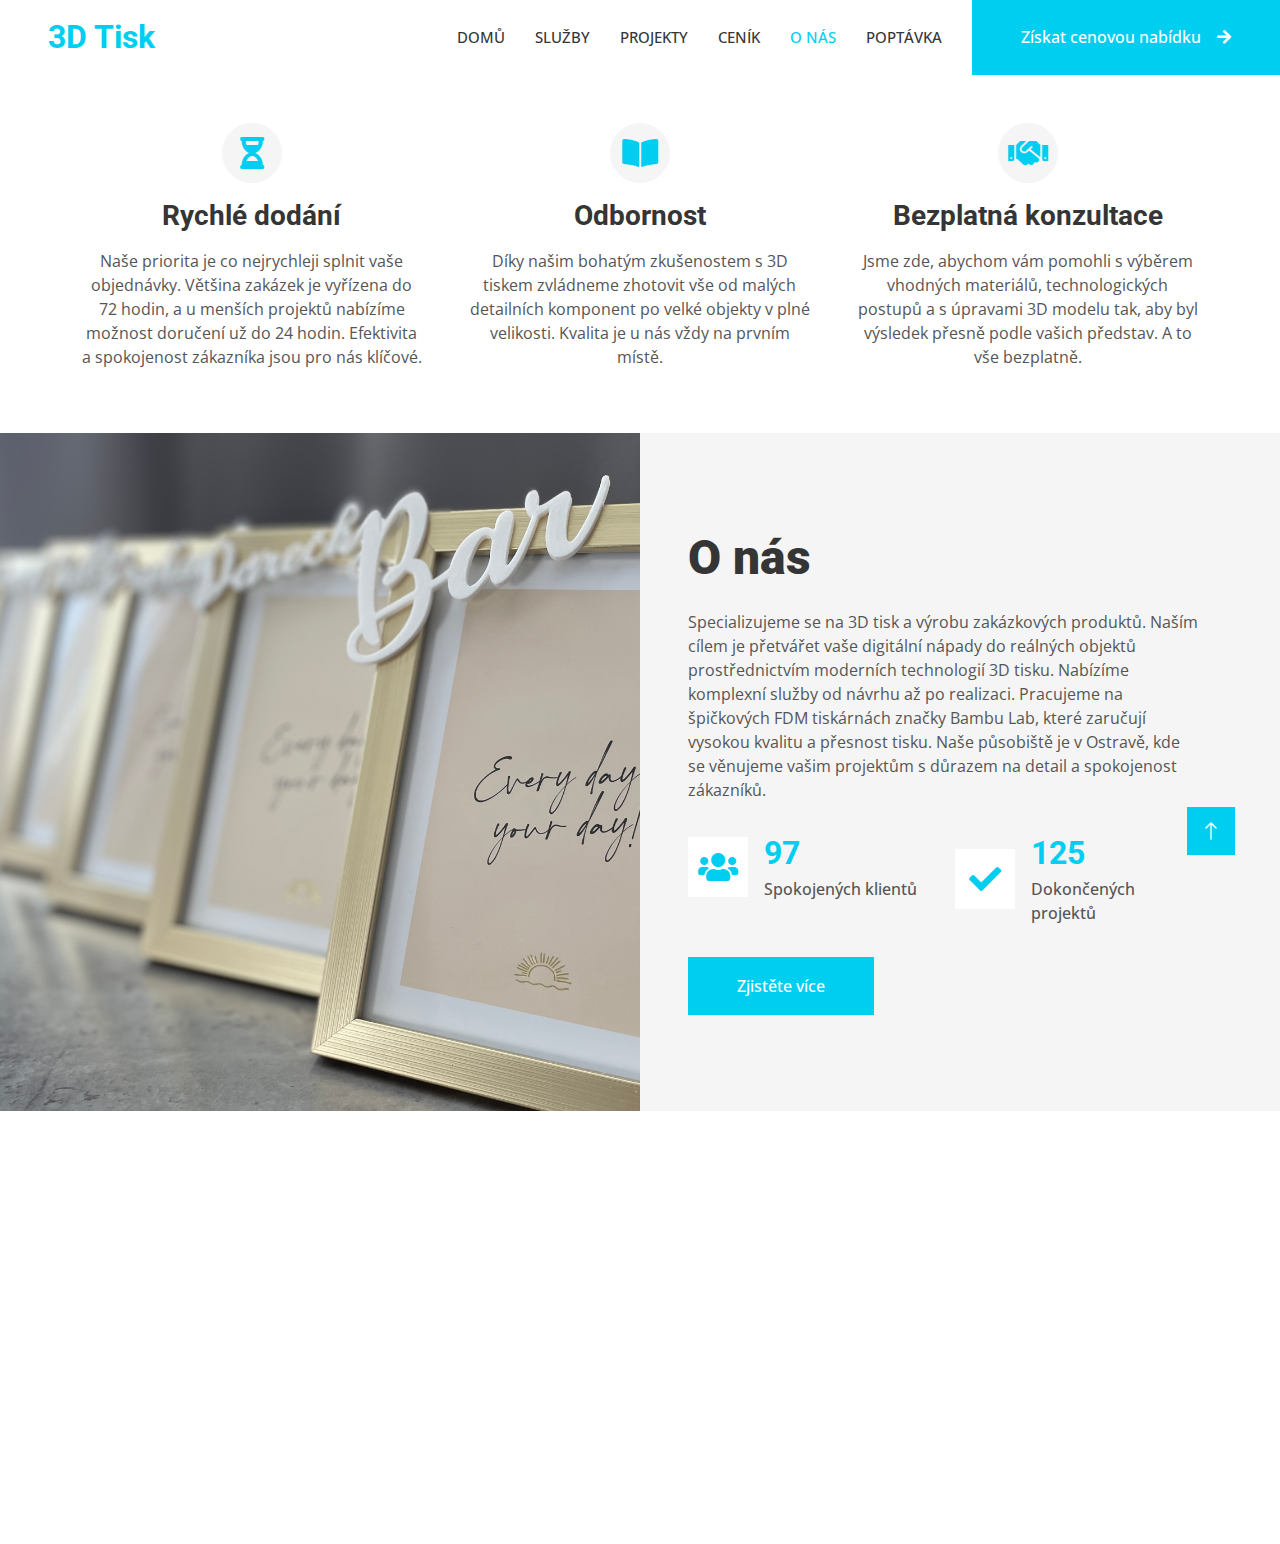
==== about.html @ 8d5f886a "zmena na poptávka" ====
<!DOCTYPE html>
<html lang="en">

<head>
    <meta charset="utf-8">
    <title>Woody - Carpenter Website Template</title>
    <meta content="width=device-width, initial-scale=1.0" name="viewport">
    <meta content="" name="keywords">
    <meta content="" name="description">

    <!-- Favicon -->
    <link href="img/favicon.ico" rel="icon">

    <!-- Google Web Fonts -->
    <link rel="preconnect" href="https://fonts.googleapis.com">
    <link rel="preconnect" href="https://fonts.gstatic.com" crossorigin>
    <link href="https://fonts.googleapis.com/css2?family=Open+Sans:wght@400;500&family=Roboto:wght@500;700;900&display=swap" rel="stylesheet"> 

    <!-- Icon Font Stylesheet -->
    <link href="https://cdnjs.cloudflare.com/ajax/libs/font-awesome/5.10.0/css/all.min.css" rel="stylesheet">
    <link href="https://cdn.jsdelivr.net/npm/bootstrap-icons@1.4.1/font/bootstrap-icons.css" rel="stylesheet">

    <!-- Libraries Stylesheet -->
    <link href="lib/animate/animate.min.css" rel="stylesheet">
    <link href="lib/owlcarousel/assets/owl.carousel.min.css" rel="stylesheet">
    <link href="lib/lightbox/css/lightbox.min.css" rel="stylesheet">

    <!-- Customized Bootstrap Stylesheet -->
    <link href="css/bootstrap.min.css" rel="stylesheet">

    <!-- Template Stylesheet -->
    <link href="css/style.css" rel="stylesheet">
</head>

<body>
    <!-- Spinner Start -->
    <div id="spinner" class="show bg-white position-fixed translate-middle w-100 vh-100 top-50 start-50 d-flex align-items-center justify-content-center">
        <div class="spinner-grow text-primary" style="width: 3rem; height: 3rem;" role="status">
            <span class="sr-only">Loading...</span>
        </div>
    </div>
    <!-- Spinner End -->


    <!-- Topbar Start -->
    <!-- <div class="container-fluid bg-light p-0">
        <div class="row gx-0 d-none d-lg-flex">
            <div class="col-lg-7 px-5 text-start">
                <div class="h-100 d-inline-flex align-items-center py-3 me-4">
                    <small class="fa fa-map-marker-alt text-primary me-2"></small>
                    <small>123 Street, New York, USA</small>
                </div>
                <div class="h-100 d-inline-flex align-items-center py-3">
                    <small class="far fa-clock text-primary me-2"></small>
                    <small>Mon - Fri : 09.00 AM - 09.00 PM</small>
                </div>
            </div>
            <div class="col-lg-5 px-5 text-end">
                <div class="h-100 d-inline-flex align-items-center py-3 me-4">
                    <small class="fa fa-phone-alt text-primary me-2"></small>
                    <small>+012 345 6789</small>
                </div>
                <div class="h-100 d-inline-flex align-items-center">
                    <a class="btn btn-sm-square bg-white text-primary me-1" href=""><i class="fab fa-facebook-f"></i></a>
                    <a class="btn btn-sm-square bg-white text-primary me-1" href=""><i class="fab fa-twitter"></i></a>
                    <a class="btn btn-sm-square bg-white text-primary me-1" href=""><i class="fab fa-linkedin-in"></i></a>
                    <a class="btn btn-sm-square bg-white text-primary me-0" href=""><i class="fab fa-instagram"></i></a>
                </div>
            </div>
        </div>
    </div> -->
    <!-- Topbar End -->


    <!-- Navbar Start -->
    <nav class="navbar navbar-expand-lg bg-white navbar-light sticky-top p-0">
        <a href="index.html" class="navbar-brand d-flex align-items-center px-4 px-lg-5">
            <h2 class="m-0 text-primary">3D Tisk</h2>
        </a>
        <button type="button" class="navbar-toggler me-4" data-bs-toggle="collapse" data-bs-target="#navbarCollapse">
            <span class="navbar-toggler-icon"></span>
        </button>
        <div class="collapse navbar-collapse" id="navbarCollapse">
            <div class="navbar-nav ms-auto p-4 p-lg-0">
                <a href="index.html" class="nav-item nav-link">Domů</a>
                <a href="service.html" class="nav-item nav-link">Služby</a>
                <a href="project.html" class="nav-item nav-link">Projekty</a>
                <a href="cenik.html" class="nav-item nav-link">Ceník</a>
                <a href="about.html" class="nav-item nav-link active">O nás</a>
                <a href="quote.html" class="nav-item nav-link">Poptávka</a>
            </div>
            <a href="" class="btn btn-primary py-4 px-lg-5 d-none d-lg-block">Získat cenovou nabídku<i class="fa fa-arrow-right ms-3"></i></a>
        </div>
    </nav>
    <!-- Navbar End -->


    <!-- Page Header Start -->
    <!-- <div class="container-fluid page-header py-5 mb-5">
        <div class="container py-5">
            <h1 class="display-3 text-white mb-3 animated slideInDown">About Us</h1>
            <nav aria-label="breadcrumb animated slideInDown">
                <ol class="breadcrumb">
                    <li class="breadcrumb-item"><a class="text-white" href="#">Home</a></li>
                    <li class="breadcrumb-item"><a class="text-white" href="#">Pages</a></li>
                    <li class="breadcrumb-item text-white active" aria-current="page">About</li>
                </ol>
            </nav>
        </div>
    </div> -->
    <!-- Page Header End -->


    <!-- Feature Start -->
    <div class="container-xxl py-5">
        <div class="container">
            <div class="row g-5">
                <div class="col-md-6 col-lg-4 wow fadeIn" data-wow-delay="0.1s">
                    <div class="d-flex flex-column align-items-center text-center">
                        <div class="d-flex align-items-center justify-content-center bg-light rounded-circle" style="width: 60px; height: 60px;">
                            <i class="fa fa-hourglass-half fa-2x text-primary"></i>
                        </div>
                        <h3 class="my-3">Rychlé dodání</h3>
                        <p>Naše priorita je co nejrychleji splnit vaše objednávky. Většina zakázek je vyřízena do 72 hodin, a u menších projektů nabízíme možnost doručení už do 24 hodin. Efektivita a spokojenost zákazníka jsou pro nás klíčové.</p>
                    </div>
                </div>

                <div class="col-md-6 col-lg-4 wow fadeIn" data-wow-delay="0.3s">
                    <div class="d-flex flex-column align-items-center text-center">
                        <div class="d-flex align-items-center justify-content-center bg-light rounded-circle" style="width: 60px; height: 60px;">
                            <i class="fa fa-book-open fa-2x text-primary"></i>
                        </div>
                        <h3 class="my-3">Odbornost</h3>
                        <p>Díky našim bohatým zkušenostem s 3D tiskem zvládneme zhotovit vše od malých detailních komponent po velké objekty v plné velikosti. Kvalita je u nás vždy na prvním místě.</p>
                    </div>
                </div>

                <div class="col-md-6 col-lg-4 wow fadeIn" data-wow-delay="0.5s">
                    <div class="d-flex flex-column align-items-center text-center">
                        <div class="d-flex align-items-center justify-content-center bg-light rounded-circle" style="width: 60px; height: 60px;">
                            <i class="fa fa-handshake fa-2x text-primary"></i>
                        </div>
                        <h3 class="my-3">Bezplatná konzultace</h3>
                        <p>Jsme zde, abychom vám pomohli s výběrem vhodných materiálů, technologických postupů a s úpravami 3D modelu tak, aby byl výsledek přesně podle vašich představ. A to vše bezplatně.</p>
                    </div>
                </div>
            </div>
        </div>
    </div>
    <!-- Feature End -->



    <!-- O nás Start -->
    <div class="container-fluid bg-light overflow-hidden my-0 px-lg-0">
        <div class="container about px-lg-0">
            <div class="row g-0 mx-lg-0">
                <div class="col-lg-6 ps-lg-0" style="min-height: 400px;">
                    <div class="position-relative h-100">
                        <img class="position-absolute img-fluid w-100 h-100" src="img/about.jpg" style="object-fit: cover;" alt="">
                    </div>
                </div>
                <div class="col-lg-6 about-text py-5 wow fadeIn" data-wow-delay="0.5s">
                    <div class="p-lg-5 pe-lg-0">
                        <div class="section-title text-start">
                            <h1 class="display-5 mb-4">O nás</h1>
                        </div>
                        <p class="mb-4 pb-2">
                            Specializujeme se na 3D tisk a výrobu zakázkových produktů. Naším cílem je přetvářet vaše digitální nápady do reálných objektů prostřednictvím moderních technologií 3D tisku. Nabízíme komplexní služby od návrhu až po realizaci. 
                            Pracujeme na špičkových FDM tiskárnách značky Bambu Lab, které zaručují vysokou kvalitu a přesnost tisku. Naše působiště je v Ostravě, kde se věnujeme vašim projektům s důrazem na detail a spokojenost zákazníků.
                        </p>
                        <div class="row g-4 mb-4 pb-2">
                            <div class="col-sm-6 wow fadeIn" data-wow-delay="0.1s">
                                <div class="d-flex align-items-center">
                                    <div class="d-flex flex-shrink-0 align-items-center justify-content-center bg-white" style="width: 60px; height: 60px;">
                                        <i class="fa fa-users fa-2x text-primary"></i>
                                    </div>
                                    <div class="ms-3">
                                        <h2 class="text-primary mb-1" data-toggle="counter-up">286</h2>
                                        <p class="fw-medium mb-0">Spokojených klientů</p>
                                    </div>
                                </div>
                            </div>
                            <div class="col-sm-6 wow fadeIn" data-wow-delay="0.3s">
                                <div class="d-flex align-items-center">
                                    <div class="d-flex flex-shrink-0 align-items-center justify-content-center bg-white" style="width: 60px; height: 60px;">
                                        <i class="fa fa-check fa-2x text-primary"></i>
                                    </div>
                                    <div class="ms-3">
                                        <h2 class="text-primary mb-1" data-toggle="counter-up">367</h2>
                                        <p class="fw-medium mb-0">Dokončených projektů</p>
                                    </div>
                                </div>
                            </div>
                        </div>
                        <a href="" class="btn btn-primary py-3 px-5">Zjistěte více</a>
                    </div>
                </div>
            </div>
        </div>
    </div>
    <!-- O nás End -->



    <!-- Team Start -->
    <!-- <div class="container-xxl py-5">
        <div class="container">
            <div class="section-title text-center">
                <h1 class="display-5 mb-5">Team Members</h1>
            </div>
            <div class="row g-4">
                <div class="col-lg-3 col-md-6 wow fadeInUp" data-wow-delay="0.1s">
                    <div class="team-item">
                        <div class="overflow-hidden position-relative">
                            <img class="img-fluid" src="img/team-1.jpg" alt="">
                            <div class="team-social">
                                <a class="btn btn-square" href=""><i class="fab fa-facebook-f"></i></a>
                                <a class="btn btn-square" href=""><i class="fab fa-twitter"></i></a>
                                <a class="btn btn-square" href=""><i class="fab fa-instagram"></i></a>
                            </div>
                        </div>
                        <div class="text-center border border-5 border-light border-top-0 p-4">
                            <h5 class="mb-0">Full Name</h5>
                            <small>Designation</small>
                        </div>
                    </div>
                </div>
                <div class="col-lg-3 col-md-6 wow fadeInUp" data-wow-delay="0.3s">
                    <div class="team-item">
                        <div class="overflow-hidden position-relative">
                            <img class="img-fluid" src="img/team-2.jpg" alt="">
                            <div class="team-social">
                                <a class="btn btn-square" href=""><i class="fab fa-facebook-f"></i></a>
                                <a class="btn btn-square" href=""><i class="fab fa-twitter"></i></a>
                                <a class="btn btn-square" href=""><i class="fab fa-instagram"></i></a>
                            </div>
                        </div>
                        <div class="text-center border border-5 border-light border-top-0 p-4">
                            <h5 class="mb-0">Full Name</h5>
                            <small>Designation</small>
                        </div>
                    </div>
                </div>
                <div class="col-lg-3 col-md-6 wow fadeInUp" data-wow-delay="0.5s">
                    <div class="team-item">
                        <div class="overflow-hidden position-relative">
                            <img class="img-fluid" src="img/team-3.jpg" alt="">
                            <div class="team-social">
                                <a class="btn btn-square" href=""><i class="fab fa-facebook-f"></i></a>
                                <a class="btn btn-square" href=""><i class="fab fa-twitter"></i></a>
                                <a class="btn btn-square" href=""><i class="fab fa-instagram"></i></a>
                            </div>
                        </div>
                        <div class="text-center border border-5 border-light border-top-0 p-4">
                            <h5 class="mb-0">Full Name</h5>
                            <small>Designation</small>
                        </div>
                    </div>
                </div>
                <div class="col-lg-3 col-md-6 wow fadeInUp" data-wow-delay="0.7s">
                    <div class="team-item">
                        <div class="overflow-hidden position-relative">
                            <img class="img-fluid" src="img/team-4.jpg" alt="">
                            <div class="team-social">
                                <a class="btn btn-square" href=""><i class="fab fa-facebook-f"></i></a>
                                <a class="btn btn-square" href=""><i class="fab fa-twitter"></i></a>
                                <a class="btn btn-square" href=""><i class="fab fa-instagram"></i></a>
                            </div>
                        </div>
                        <div class="text-center border border-5 border-light border-top-0 p-4">
                            <h5 class="mb-0">Full Name</h5>
                            <small>Designation</small>
                        </div>
                    </div>
                </div>
            </div>
        </div>
    </div> -->
    <!-- Team End -->
        

    <!-- Footer Start -->
    <div class="container-fluid bg-dark text-light footer mt-0 pt-5 wow fadeIn" data-wow-delay="0.1s">
        <div class="container py-5">
            <div class="row g-5">
                <div class="col-lg-3 col-md-6">
                    <h4 class="text-light mb-4">Kontakt</h4>
                    <p class="mb-2"><i class="fa fa-map-marker-alt me-3"></i>Sídlo: Ostrava, Česká republika</p>
                    <p class="mb-2"><i class="fa fa-phone-alt me-3"></i>+012 345 67890</p>
                    <p class="mb-2"><i class="fa fa-envelope me-3"></i>info@firma.cz</p>
                    <div class="d-flex pt-2">
                        <a class="btn btn-outline-light btn-social" href=""><i class="fab fa-twitter"></i></a>
                        <a class="btn btn-outline-light btn-social" href=""><i class="fab fa-facebook-f"></i></a>
                        <a class="btn btn-outline-light btn-social" href=""><i class="fab fa-youtube"></i></a>
                        <a class="btn btn-outline-light btn-social" href=""><i class="fab fa-linkedin-in"></i></a>
                    </div>
                </div>
                <div class="col-lg-3 col-md-6">
                    <h4 class="text-light mb-4">Služby</h4>
                    <a class="btn btn-link" href="">3D tisk na zakázku</a>
                    <a class="btn btn-link" href="">Modelování</a>
                    <a class="btn btn-link" href="">Sériová výroba</a>
                    <a class="btn btn-link" href="">Rapid prototyping</a>
                </div>
                <div class="col-lg-3 col-md-6">
                    <h4 class="text-light mb-4">Rychlé odkazy</h4>
                    <a class="btn btn-link" href="">O nás</a>
                    <a class="btn btn-link" href="">Kontakt</a>
                    <a class="btn btn-link" href="">Naše služby</a>
                    <a class="btn btn-link" href="">Podmínky</a>
                    <a class="btn btn-link" href="">Podpora</a>
                </div>
                <div class="col-lg-3 col-md-6">
                    <h4 class="text-light mb-4">Newsletter</h4>
                    <p>Přihlaste se k odběru novinek a informací o našich službách.</p>
                    <div class="position-relative mx-auto" style="max-width: 400px;">
                        <input class="form-control border-0 w-100 py-3 ps-4 pe-5" type="text" placeholder="Váš email">
                        <button type="button" class="btn btn-primary py-2 position-absolute top-0 end-0 mt-2 me-2">Přihlásit se</button>
                    </div>
                </div>
            </div>
        </div>
        <div class="container">
            <div class="copyright">
                <div class="row">
                    <div class="col-md-6 text-center text-md-start mb-3 mb-md-0">
                        &copy; <a class="border-bottom" href="#">Woody</a>, Všechna práva vyhrazena.
                    </div>
                    <div class="col-md-6 text-center text-md-end">
                        <!--/*** Tento šablona je zdarma, pokud ponecháte odkaz na autora v patičce. Pokud chcete šablonu bez odkazu, můžete si zakoupit licenci. ***/-->
                        Designed By <a class="border-bottom" href="https://htmlcodex.com">HTML Codex</a>
                    </div>
                </div>
            </div>
        </div>
    </div>
    <!-- Footer End -->


    <!-- Back to Top -->
    <a href="#" class="btn btn-lg btn-primary btn-lg-square rounded-0 back-to-top"><i class="bi bi-arrow-up"></i></a>


    <!-- JavaScript Libraries -->
    <script src="https://code.jquery.com/jquery-3.4.1.min.js"></script>
    <script src="https://cdn.jsdelivr.net/npm/bootstrap@5.0.0/dist/js/bootstrap.bundle.min.js"></script>
    <script src="lib/wow/wow.min.js"></script>
    <script src="lib/easing/easing.min.js"></script>
    <script src="lib/waypoints/waypoints.min.js"></script>
    <script src="lib/counterup/counterup.min.js"></script>
    <script src="lib/owlcarousel/owl.carousel.min.js"></script>
    <script src="lib/isotope/isotope.pkgd.min.js"></script>
    <script src="lib/lightbox/js/lightbox.min.js"></script>

    <!-- Template Javascript -->
    <script src="js/main.js"></script>
</body>

</html>
---- css/style.css ----
/********** Template CSS **********/
:root {
    --primary: #00CEF1; /* Změna barvy na cyan */
    --light: #F5F5F5;
    --dark: #353535;
}

.fw-medium {
    font-weight: 500 !important;
}

.fw-bold {
    font-weight: 700 !important;
}

.fw-black {
    font-weight: 900 !important;
}

.back-to-top {
    position: fixed;
    display: none;
    right: 45px;
    bottom: 45px;
    z-index: 99;
}


/*** Spinner ***/
#spinner {
    opacity: 0;
    visibility: hidden;
    transition: opacity .5s ease-out, visibility 0s linear .5s;
    z-index: 99999;
}

#spinner.show {
    transition: opacity .5s ease-out, visibility 0s linear 0s;
    visibility: visible;
    opacity: 1;
}


/*** Button ***/
.btn {
    font-weight: 500;
    transition: .5s;
}

.btn.btn-primary,
.btn.btn-secondary {
    color: #FFFFFF;
}

.btn-square {
    width: 38px;
    height: 38px;
}

.btn-sm-square {
    width: 32px;
    height: 32px;
}

.btn-lg-square {
    width: 48px;
    height: 48px;
}

.btn-square,
.btn-sm-square,
.btn-lg-square {
    padding: 0;
    display: flex;
    align-items: center;
    justify-content: center;
    font-weight: normal;
}

/*** Navbar ***/
.navbar .dropdown-toggle::after {
    border: none;
    content: "\f107";
    font-family: "Font Awesome 5 Free";
    font-weight: 900;
    vertical-align: middle;
    margin-left: 8px;
}

.navbar-light .navbar-nav .nav-link {
    margin-right: 30px;
    padding: 25px 0;
    color: #FFFFFF;
    font-size: 15px;
    font-weight: 500;
    text-transform: uppercase;
    outline: none;
}

.navbar-light .navbar-nav .nav-link:hover,
.navbar-light .navbar-nav .nav-link.active {
    color: var(--primary);
}

@media (max-width: 991.98px) {
    .navbar-light .navbar-nav .nav-link  {
        margin-right: 0;
        padding: 10px 0;
    }

    .navbar-light .navbar-nav {
        border-top: 1px solid #EEEEEE;
    }
}

.navbar-light .navbar-brand,
.navbar-light a.btn {
    height: 75px;
}

.navbar-light .navbar-nav .nav-link {
    color: var(--dark);
    font-weight: 500;
}

.navbar-light.sticky-top {
    top: 0px;
    transition: .5s;
}

@media (min-width: 992px) {
    .navbar .nav-item .dropdown-menu {
        display: block;
        border: none;
        margin-top: 0;
        top: 150%;
        opacity: 0;
        visibility: hidden;
        transition: .5s;
    }

    .navbar .nav-item:hover .dropdown-menu {
        top: 100%;
        visibility: visible;
        transition: .5s;
        opacity: 1;
    }
}

/*** Header ***/
@media (max-width: 768px) {
    .header-carousel .owl-carousel-item {
        position: relative;
        min-height: 60vh; /* Define the height in percentage relative to the viewport height */
    }
    
    .header-carousel .owl-carousel-item img {
        position: absolute;
        width: 100%;
        height: 100%; /* Let the image fill the container */
        object-fit: cover;
    }

    .header-carousel .owl-carousel-item h5,
    .header-carousel .owl-carousel-item p {
        font-size: 14px !important;
        font-weight: 400 !important;
    }

    .header-carousel .owl-carousel-item h1 {
        font-size: 30px;
        font-weight: 600;
    }
}

.header-carousel .owl-carousel-item {
    position: relative;
    min-height: 60vh; /* Define the height in percentage relative to the viewport height */
}

.header-carousel .owl-carousel-item img {
    position: absolute;
    width: 100%;
    height: 100%; /* Let the image fill the container */
    object-fit: cover;
}

.header-carousel .owl-carousel-item h5,
.header-carousel .owl-carousel-item p {
    font-size: 16px !important;
    font-weight: 400 !important;
}

.header-carousel .owl-carousel-item h1 {
    font-size: 36px;
    font-weight: 600;
}

.header-carousel .owl-nav {
    position: absolute;
    width: 200px;
    height: 45px;
    bottom: 30px;
    left: 50%;
    transform: translateX(-50%);
    display: flex;
    justify-content: space-between;
}

.header-carousel .owl-nav .owl-prev,
.header-carousel .owl-nav .owl-next {
    width: 45px;
    height: 45px;
    display: flex;
    align-items: center;
    justify-content: center;
    color: #FFFFFF;
    background: transparent;
    border: 1px solid #FFFFFF;
    font-size: 22px;
    transition: .5s;
}

.header-carousel .owl-nav .owl-prev:hover,
.header-carousel .owl-nav .owl-next:hover {
    background: var(--primary);
    border-color: var(--primary);
}

.header-carousel .owl-dots {
    position: absolute;
    height: 45px;
    bottom: 30px;
    left: 50%;
    transform: translateX(-50%);
    display: flex;
    align-items: center;
    justify-content: center;
}

.header-carousel .owl-dot {
    position: relative;
    display: inline-block;
    margin: 0 5px;
    width: 15px;
    height: 15px;
    background: transparent;
    border: 1px solid #FFFFFF;
    transition: .5s;
}

.header-carousel .owl-dot::after {
    position: absolute;
    content: "";
    width: 5px;
    height: 5px;
    top: 4px;
    left: 4px;
    background: transparent;
    border: 1px solid #FFFFFF;
}

.header-carousel .owl-dot.active {
    background: var(--primary);
    border-color: var(--primary);
}

/*** Cenik sesion ***/
.info-text {
    display: flex;
    justify-content: space-between;
    width: 100%;
    max-width: 500px;
    margin-bottom: 10px;
}

.info-text span:first-child {
    font-weight: bold;
}

.info-text span:last-child {
    margin-left: 20px;
    text-align: right;
}

/* Styl pro tučné a modré poslední řádky */
.info-text.bold-blue span {
    font-weight: bold;
    color: #00CEF1; /* Bootstrap modrá barva (nebo použijte jiný odstín, který se hodí ke stránce) */
}


/*** Section Title ***/
.section-title h1 {
    position: relative;
    display: inline-block;
    padding: 0 60px;
}

.section-title.text-start h1 {
    padding-left: 0;
}

.section-title h1::before,
.section-title h1::after {
    position: absolute;
    content: none;
    width: 45px;
    height: 5px;
    bottom: 0;
    background: var(--dark);
}

.section-title h1::before {
    left: 0;
}

.section-title h1::after {
    right: 0;
}

.section-title.text-start h1::before {
    display: none;
}

/*** About ***/
@media (min-width: 992px) {
    .container.about {
        max-width: 100% !important;
    }

    .about-text  {
        padding-right: calc(((100% - 960px) / 2) + .75rem);
    }
}

@media (min-width: 1200px) {
    .about-text  {
        padding-right: calc(((100% - 1140px) / 2) + .75rem);
    }
}

@media (min-width: 1400px) {
    .about-text  {
        padding-right: calc(((100% - 1320px) / 2) + .75rem);
    }
}

/*** Service ***/

.service-item img {
    width: 100%;
    height: 250px; /* Set a fixed height for all images */
    object-fit: cover; /* This ensures that the center of the image is shown and the image is cropped if necessary */
    transition: .5s;
}

.service-item:hover img {
    transform: scale(1.1);
}

/*** Feature ***/
@media (min-width: 992px) {
    .container.feature {
        max-width: 100% !important;
    }

    .feature-text  {
        padding-left: calc(((100% - 960px) / 2) + .75rem);
    }
}

@media (min-width: 1200px) {
    .feature-text  {
        padding-left: calc(((100% - 1140px) / 2) + .75rem);
    }
}

@media (min-width: 1400px) {
    .feature-text  {
        padding-left: calc(((100% - 1320px) / 2) + .75rem);
    }
}

/*** Project Portfolio ***/
#portfolio-flters li {
    display: inline-block;
    font-weight: 500;
    color: var(--dark);
    cursor: pointer;
    transition: .5s;
    border-bottom: 2px solid transparent;
}

#portfolio-flters li:hover,
#portfolio-flters li.active {
    color: var(--primary);
    border-color: var(--primary);
}

.portfolio-item img {
    width: 100%;
    height: 300px; /* Nastavte výšku dle potřeby */
    object-fit: cover; /* Zachová střed obrázku a ořízne přebytečné části */
    object-position: center; /* Ujistí se, že je zaměřeno na střed */
    transition: .5s;
}

.portfolio-item:hover img {
    transform: scale(1.1);
}

.portfolio-item .portfolio-overlay {
    position: absolute;
    display: flex;
    align-items: center;
    justify-content: center;
    width: 0;
    height: 0;
    bottom: 0;
    left: 50%;
    background: rgba(53, 53, 53, .7);
    transition: .5s;
}

.portfolio-item:hover .portfolio-overlay {
    width: 100%;
    height: 100%;
    left: 0;
}

.portfolio-item .portfolio-overlay .btn {
    opacity: 0;
}

.portfolio-item:hover .portfolio-overlay .btn {
    opacity: 1;
}

/*** Quote ***/
@media (min-width: 992px) {
    .container.quote {
        max-width: 100% !important;
    }

    .quote-text  {
        padding-right: calc(((100% - 960px) / 2) + .75rem);
    }
}

@media (min-width: 1200px) {
    .quote-text  {
        padding-right: calc(((100% - 1140px) / 2) + .75rem);
    }
}

@media (min-width: 1400px) {
    .quote-text  {
        padding-right: calc(((100% - 1320px) / 2) + .75rem);
    }
}

/*** Team ***/
.team-item img {
    transition: .5s;
}

.team-item:hover img {
    transform: scale(1.1);
}

.team-item .team-social {
    position: absolute;
    width: 38px;
    top: 50%;
    left: -38px;
    transform: translateY(-50%);
    display: flex;
    flex-direction: column;
    background: #FFFFFF;
    transition: .5s;
}

.team-item .team-social .btn {
    color: var(--primary);
    background: #FFFFFF;
}

.team-item .team-social .btn:hover {
    color: #FFFFFF;
    background: var(--primary);
}

.team-item:hover .team-social {
    left: 0;
}

/*** Testimonial ***/
.testimonial-carousel::before {
    position: absolute;
    content: "";
    top: 0;
    left: 0;
    height: 100%;
    width: 0;
    background: linear-gradient(to right, rgba(255, 255, 255, 1) 0%, rgba(255, 255, 255, 0) 100%);
    z-index: 1;
}

.testimonial-carousel::after {
    position: absolute;
    content: "";
    top: 0;
    right: 0;
    height: 100%;
    width: 0;
    background: linear-gradient(to left, rgba(255, 255, 255, 1) 0%, rgba(255, 255, 255, 0) 100%);
    z-index: 1;
}

@media (min-width: 768px) {
    .testimonial-carousel::before,
    .testimonial-carousel::after {
        width: 200px;
    }
}

@media (min-width: 992px) {
    .testimonial-carousel::before,
    .testimonial-carousel::after {
        width: 300px;
    }
}

.testimonial-carousel .owl-item .testimonial-text {
    border: 5px solid var(--light);
    transform: scale(.8);
    transition: .5s;
}

.testimonial-carousel .owl-item.center .testimonial-text {
    transform: scale(1);
}

.testimonial-carousel .owl-nav {
    position: absolute;
    width: 350px;
    top: 10px;
    left: 50%;
    transform: translateX(-50%);
    display: flex;
    justify-content: space-between;
    opacity: 0;
    transition: .5s;
    z-index: 1;
}

.testimonial-carousel:hover .owl-nav {
    width: 300px;
    opacity: 1;
}

.testimonial-carousel .owl-nav .owl-prev,
.testimonial-carousel .owl-nav .owl-next {
    position: relative;
    color: var(--primary);
    font-size: 45px;
    transition: .5s;
}

.testimonial-carousel .owl-nav .owl-prev:hover,
.testimonial-carousel .owl-nav .owl-next:hover {
    color: var(--dark);
}

/*** Contact ***/
@media (min-width: 992px) {
    .container.contact {
        max-width: 100% !important;
    }

    .contact-text  {
        padding-left: calc(((100% - 960px) / 2) + .75rem);
    }
}

@media (min-width: 1200px) {
    .contact-text  {
        padding-left: calc(((100% - 1140px) / 2) + .75rem);
    }
}

@media (min-width: 1400px) {
    .contact-text  {
        padding-left: calc(((100% - 1320px) / 2) + .75rem);
    }
}

/*** Footer ***/
.footer {
    background: linear-gradient(rgba(53, 53, 53, .7), rgba(53, 53, 53, .7)), url(../img/footer.jpg) center center no-repeat;
    background-size: cover;
}

.footer .btn.btn-social {
    margin-right: 5px;
    width: 35px;
    height: 35px;
    display: flex;
    align-items: center;
    justify-content: center;
    color: var(--light);
    border: 1px solid #FFFFFF;
    transition: .3s;
}

.footer .btn.btn-social:hover {
    color: var(--primary);
}

.footer .btn.btn-link {
    display: block;
    margin-bottom: 5px;
    padding: 0;
    text-align: left;
    color: #FFFFFF;
    font-size: 15px;
    font-weight: normal;
    text-transform: capitalize;
    transition: .3s;
}

.footer .btn.btn-link::before {
    position: relative;
    content: "\f105";
    font-family: "Font Awesome 5 Free";
    font-weight: 900;
    margin-right: 10px;
}

.footer .btn.btn-link:hover {
    color: var(--primary);
    letter-spacing: 1px;
    box-shadow: none;
}

.footer .copyright {
    padding: 25px 0;
    font-size: 15px;
    border-top: 1px solid rgba(256, 256, 256, .1);
}

.footer .copyright a {
    color: var(--light);
}

.footer .copyright a:hover {
    color: var(--primary);
}
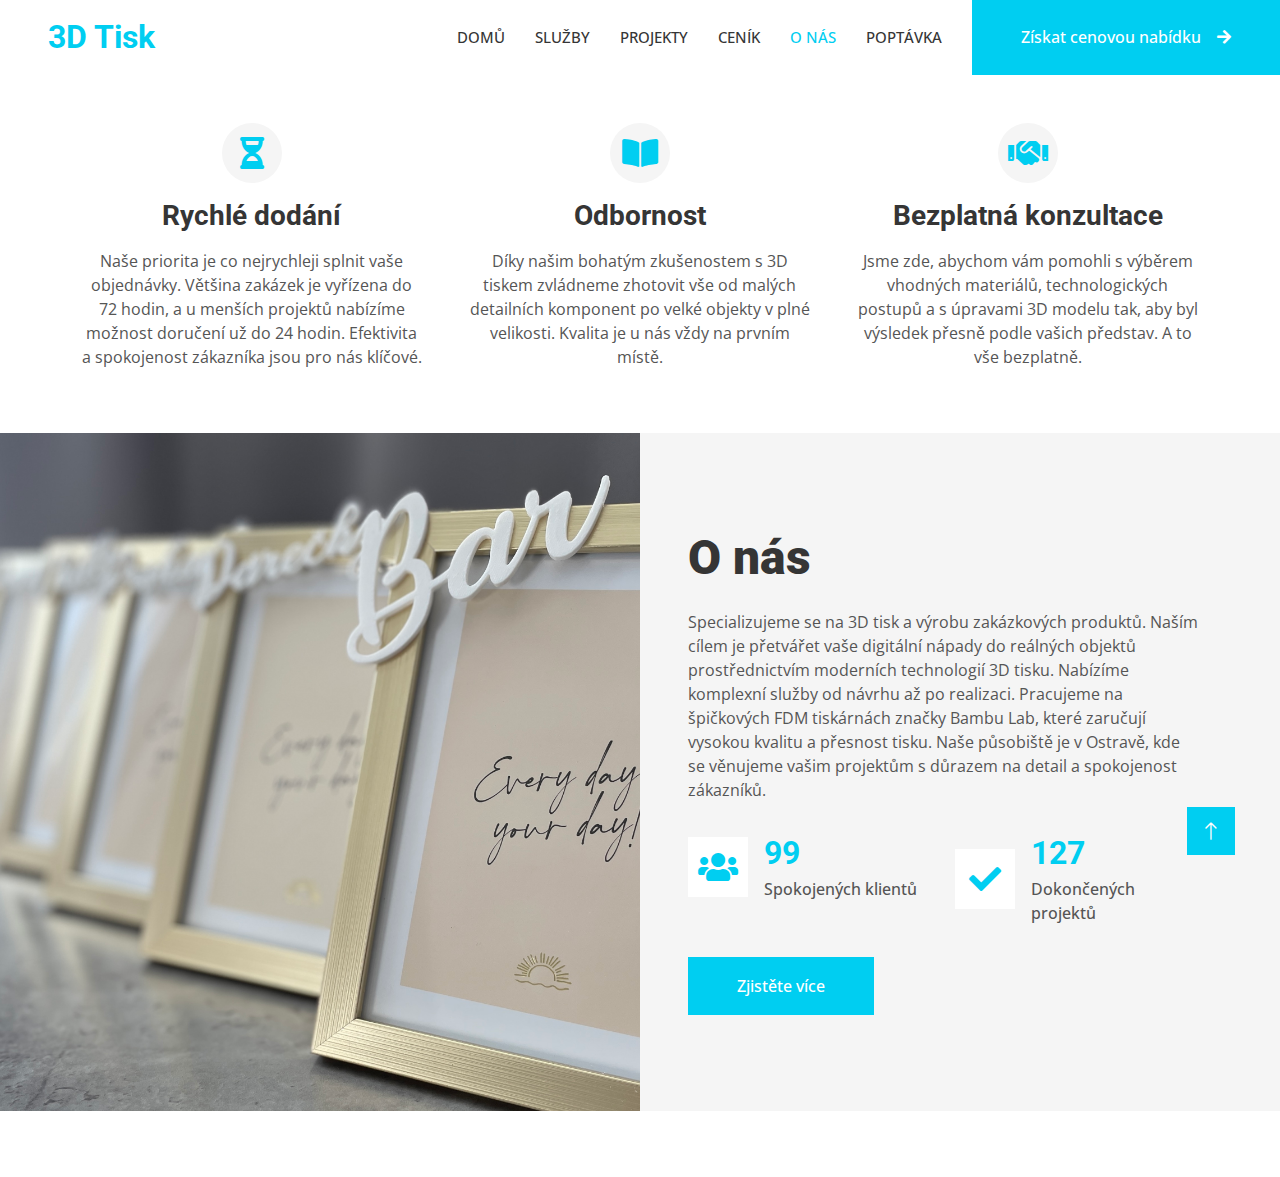
==== commit 2c41390f: "change of the footer" ====
--- a/about.html
+++ b/about.html
@@ -281,58 +281,20 @@
         
 
     <!-- Footer Start -->
-    <div class="container-fluid bg-dark text-light footer mt-0 pt-5 wow fadeIn" data-wow-delay="0.1s">
-        <div class="container py-5">
-            <div class="row g-5">
-                <div class="col-lg-3 col-md-6">
-                    <h4 class="text-light mb-4">Kontakt</h4>
-                    <p class="mb-2"><i class="fa fa-map-marker-alt me-3"></i>Sídlo: Ostrava, Česká republika</p>
-                    <p class="mb-2"><i class="fa fa-phone-alt me-3"></i>+012 345 67890</p>
-                    <p class="mb-2"><i class="fa fa-envelope me-3"></i>info@firma.cz</p>
-                    <div class="d-flex pt-2">
-                        <a class="btn btn-outline-light btn-social" href=""><i class="fab fa-twitter"></i></a>
-                        <a class="btn btn-outline-light btn-social" href=""><i class="fab fa-facebook-f"></i></a>
-                        <a class="btn btn-outline-light btn-social" href=""><i class="fab fa-youtube"></i></a>
-                        <a class="btn btn-outline-light btn-social" href=""><i class="fab fa-linkedin-in"></i></a>
-                    </div>
-                </div>
-                <div class="col-lg-3 col-md-6">
-                    <h4 class="text-light mb-4">Služby</h4>
-                    <a class="btn btn-link" href="">3D tisk na zakázku</a>
-                    <a class="btn btn-link" href="">Modelování</a>
-                    <a class="btn btn-link" href="">Sériová výroba</a>
-                    <a class="btn btn-link" href="">Rapid prototyping</a>
-                </div>
-                <div class="col-lg-3 col-md-6">
-                    <h4 class="text-light mb-4">Rychlé odkazy</h4>
-                    <a class="btn btn-link" href="">O nás</a>
-                    <a class="btn btn-link" href="">Kontakt</a>
-                    <a class="btn btn-link" href="">Naše služby</a>
-                    <a class="btn btn-link" href="">Podmínky</a>
-                    <a class="btn btn-link" href="">Podpora</a>
-                </div>
-                <div class="col-lg-3 col-md-6">
-                    <h4 class="text-light mb-4">Newsletter</h4>
-                    <p>Přihlaste se k odběru novinek a informací o našich službách.</p>
-                    <div class="position-relative mx-auto" style="max-width: 400px;">
-                        <input class="form-control border-0 w-100 py-3 ps-4 pe-5" type="text" placeholder="Váš email">
-                        <button type="button" class="btn btn-primary py-2 position-absolute top-0 end-0 mt-2 me-2">Přihlásit se</button>
-                    </div>
-                </div>
-            </div>
-        </div>
-        <div class="container">
-            <div class="copyright">
-                <div class="row">
-                    <div class="col-md-6 text-center text-md-start mb-3 mb-md-0">
-                        &copy; <a class="border-bottom" href="#">Woody</a>, Všechna práva vyhrazena.
-                    </div>
-                    <div class="col-md-6 text-center text-md-end">
-                        <!--/*** Tento šablona je zdarma, pokud ponecháte odkaz na autora v patičce. Pokud chcete šablonu bez odkazu, můžete si zakoupit licenci. ***/-->
-                        Designed By <a class="border-bottom" href="https://htmlcodex.com">HTML Codex</a>
-                    </div>
-                </div>
-            </div>
+    <div class="container-fluid bg-dark text-light py-3 wow fadeIn" data-wow-delay="0.1s">
+        <div class="container d-flex justify-content-center align-items-center">
+            <!-- Social Media Icons -->
+            <div class="me-4">
+                <a href="#" class="text-light me-3"><i class="fab fa-instagram fa-2x"></i></a>
+                <a href="#" class="text-light me-3"><i class="fab fa-facebook-f fa-2x"></i></a>
+                <a href="#" class="text-light"><i class="fab fa-youtube fa-2x"></i></a>
+            </div>
+            
+            <!-- Divider Line -->
+            <div class="mx-3" style="border-left: 2px solid #fff; height: 30px;"></div>
+            
+            <!-- Terms and Conditions Link -->
+            <a href="terms.html" class="text-light">Obchodní podmínky</a>
         </div>
     </div>
     <!-- Footer End -->
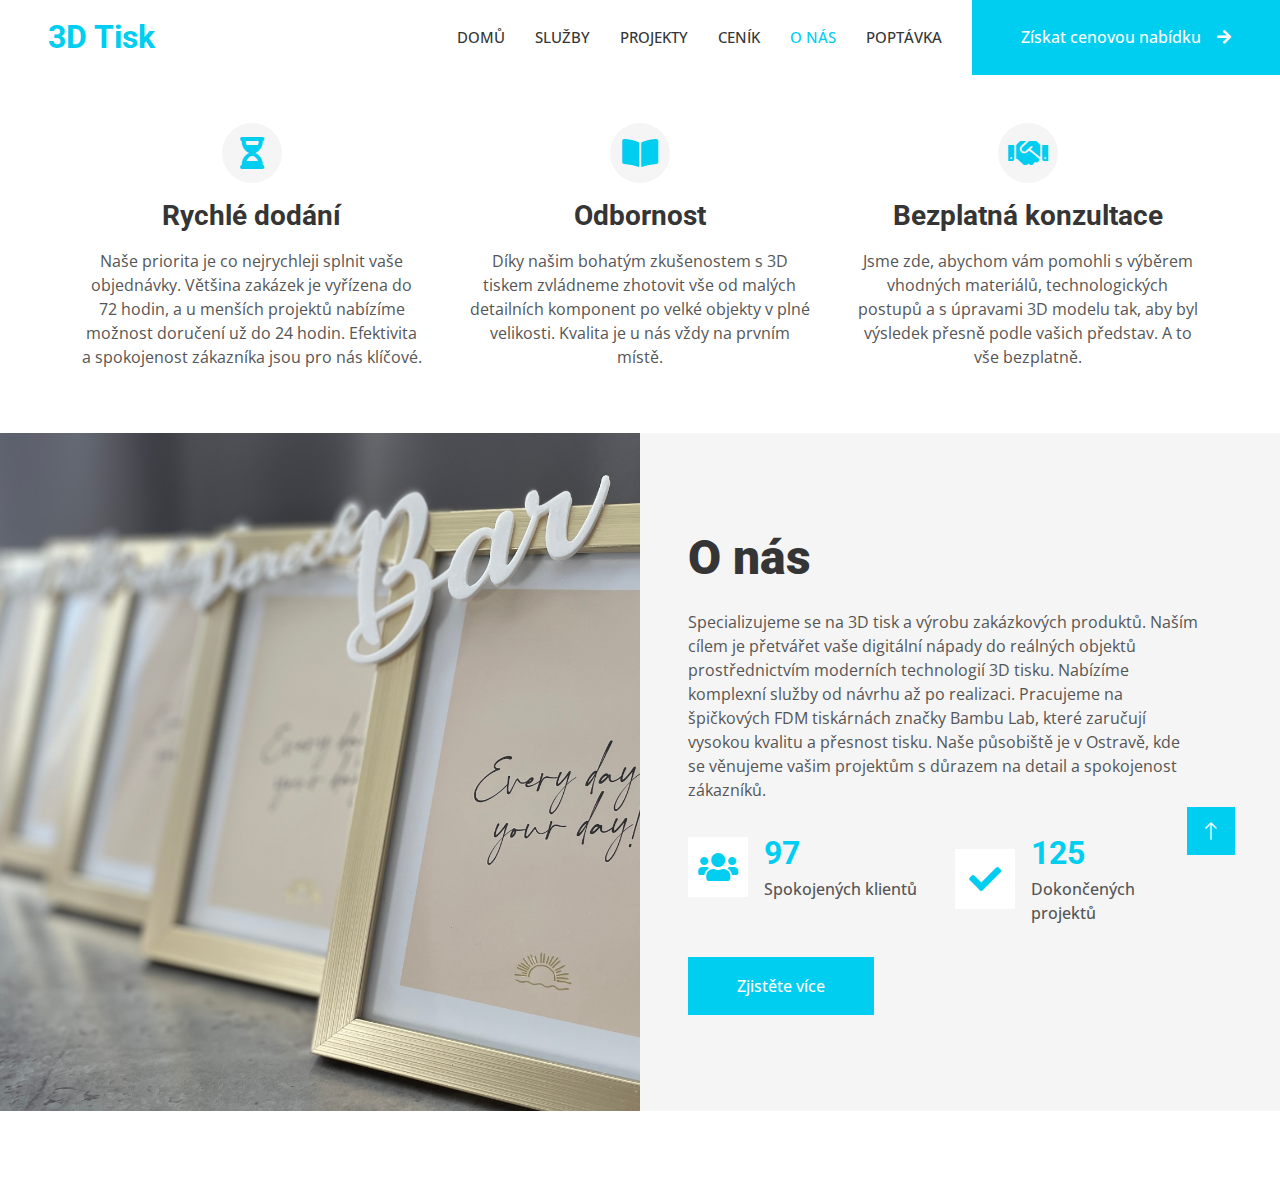
==== commit ee221832: "footer update" ====
--- a/about.html
+++ b/about.html
@@ -284,17 +284,17 @@
     <div class="container-fluid bg-dark text-light py-3 wow fadeIn" data-wow-delay="0.1s">
         <div class="container d-flex justify-content-center align-items-center">
             <!-- Social Media Icons -->
-            <div class="me-4">
-                <a href="#" class="text-light me-3"><i class="fab fa-instagram fa-2x"></i></a>
-                <a href="#" class="text-light me-3"><i class="fab fa-facebook-f fa-2x"></i></a>
-                <a href="#" class="text-light"><i class="fab fa-youtube fa-2x"></i></a>
+            <div class="d-flex justify-content-center align-items-center">
+                <a href="#" class="text-light"><i class="fab fa-instagram fa-2x"></i></a>
             </div>
             
             <!-- Divider Line -->
-            <div class="mx-3" style="border-left: 2px solid #fff; height: 30px;"></div>
+            <div class="mx-4" style="border-left: 2px solid #fff; height: 30px;"></div>
             
             <!-- Terms and Conditions Link -->
-            <a href="terms.html" class="text-light">Obchodní podmínky</a>
+            <div class="d-flex justify-content-center align-items-center">
+                <a href="terms.html" class="text-light">Obchodní podmínky</a>
+            </div>
         </div>
     </div>
     <!-- Footer End -->
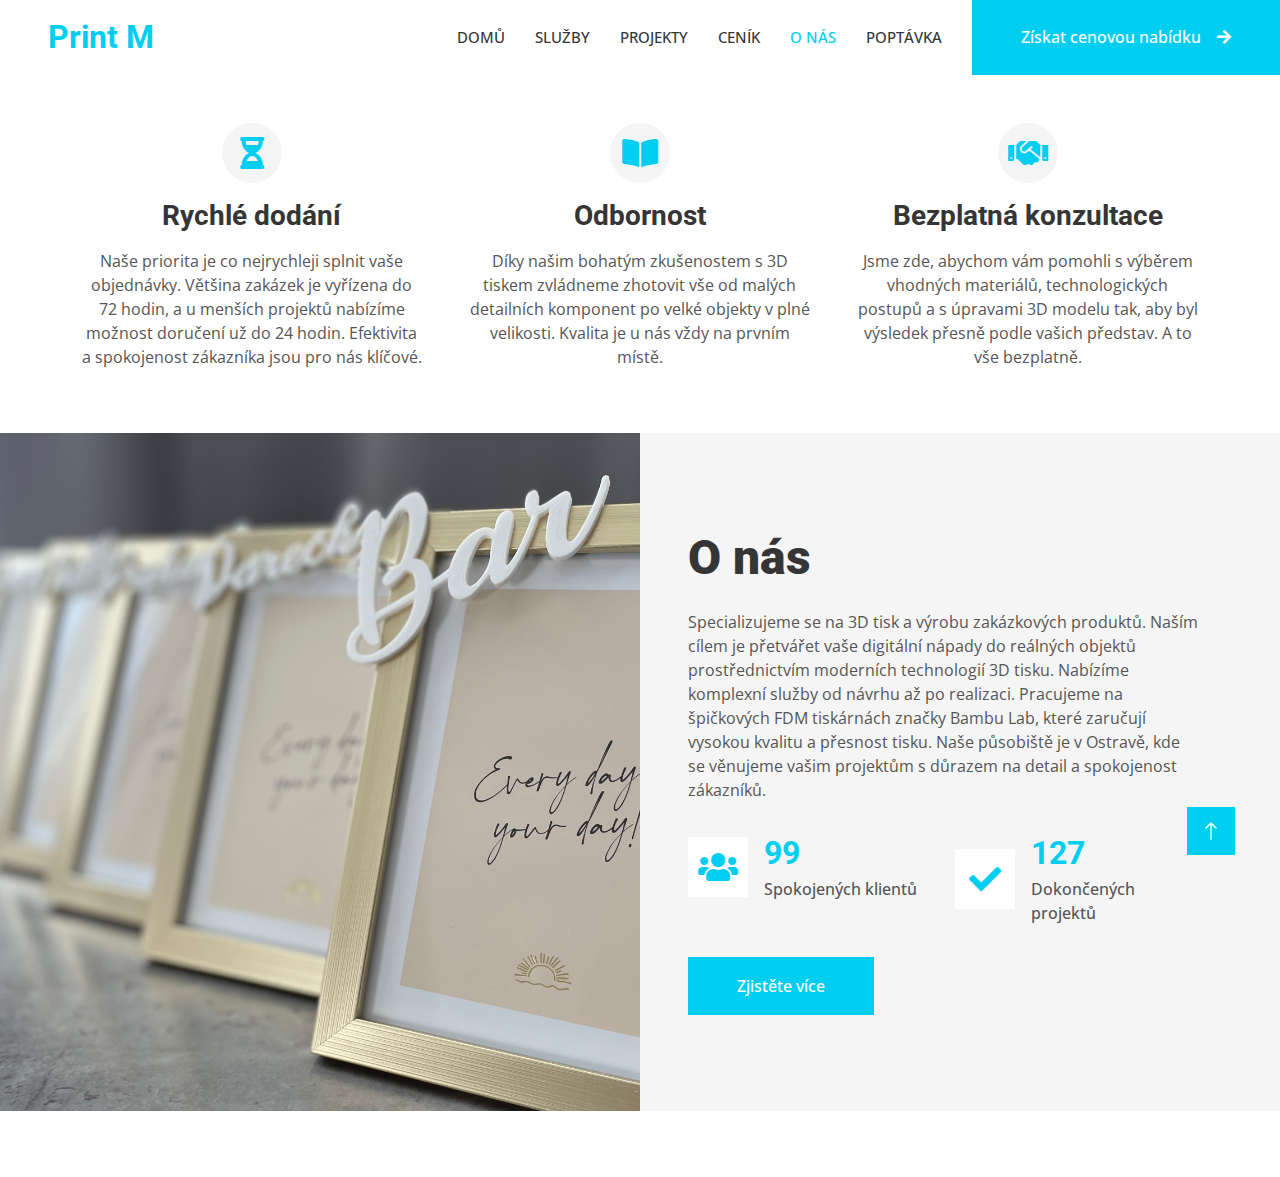
==== commit a9d5dbe2: "title Print M" ====
--- a/about.html
+++ b/about.html
@@ -3,7 +3,7 @@
 
 <head>
     <meta charset="utf-8">
-    <title>Woody - Carpenter Website Template</title>
+    <title>Print M</title>
     <meta content="width=device-width, initial-scale=1.0" name="viewport">
     <meta content="" name="keywords">
     <meta content="" name="description">
@@ -75,7 +75,7 @@
     <!-- Navbar Start -->
     <nav class="navbar navbar-expand-lg bg-white navbar-light sticky-top p-0">
         <a href="index.html" class="navbar-brand d-flex align-items-center px-4 px-lg-5">
-            <h2 class="m-0 text-primary">3D Tisk</h2>
+            <h2 class="m-0 text-primary">Print M</h2>
         </a>
         <button type="button" class="navbar-toggler me-4" data-bs-toggle="collapse" data-bs-target="#navbarCollapse">
             <span class="navbar-toggler-icon"></span>
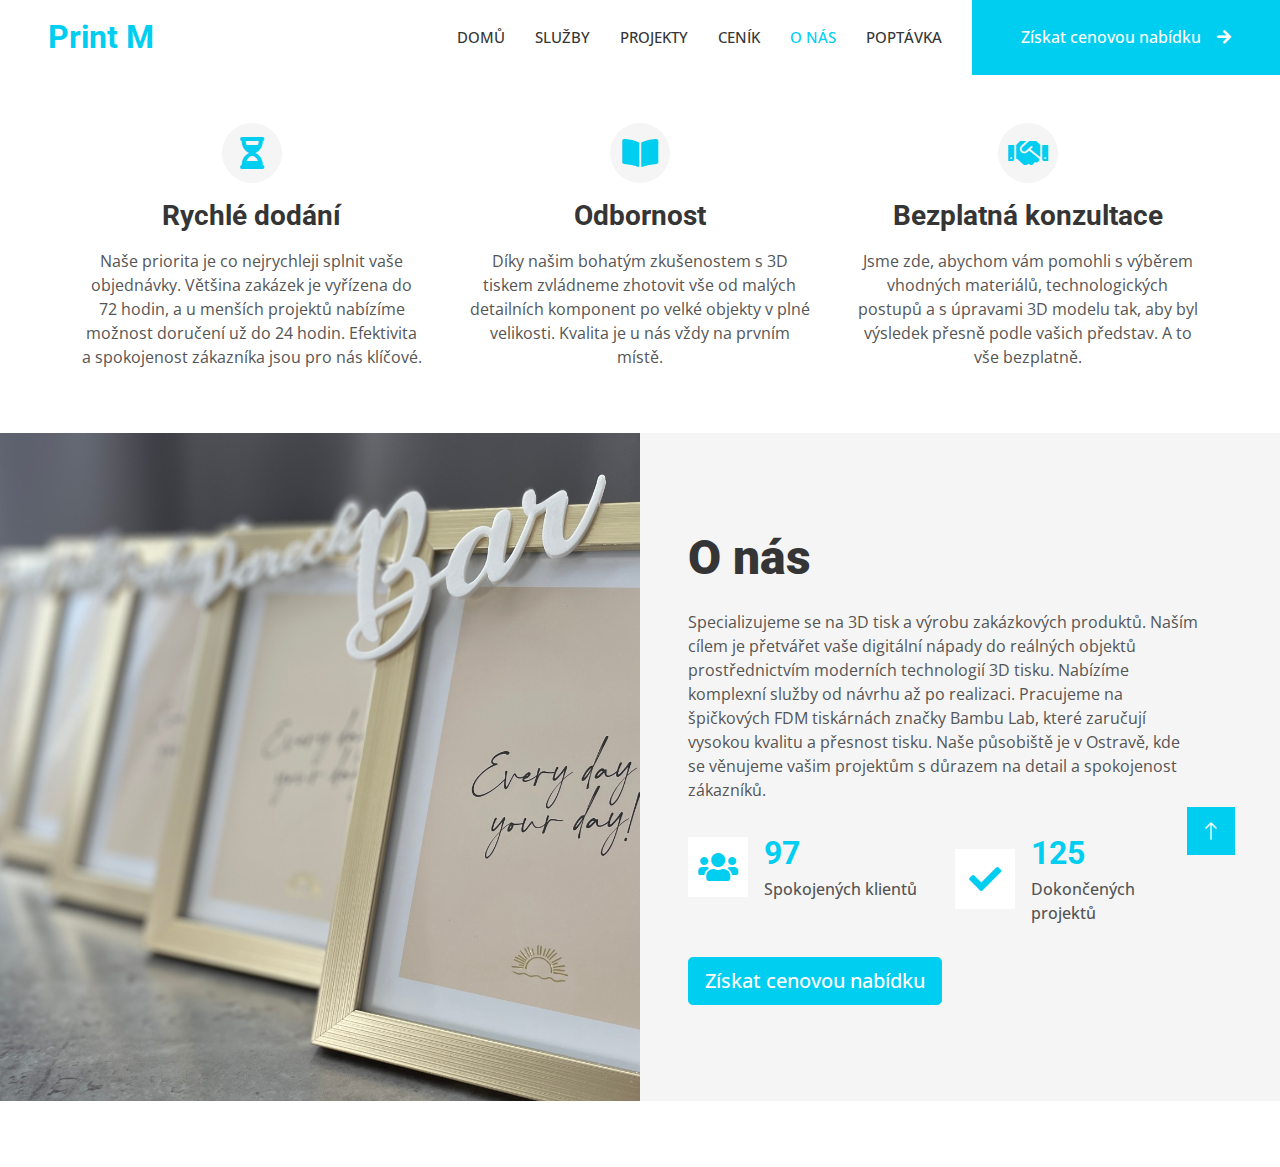
==== commit d7ab0b60: "added button na nabídku" ====
--- a/about.html
+++ b/about.html
@@ -193,15 +193,14 @@
                                 </div>
                             </div>
                         </div>
-                        <a href="" class="btn btn-primary py-3 px-5">Zjistěte více</a>
+                        <!-- <a href="" class="btn btn-primary py-3 px-5">Zjistěte více</a> -->
+                        <a href="quote.html" class="btn btn-primary btn-lg">Získat cenovou nabídku</a>
                     </div>
                 </div>
             </div>
         </div>
     </div>
     <!-- O nás End -->
-
-
 
     <!-- Team Start -->
     <!-- <div class="container-xxl py-5">
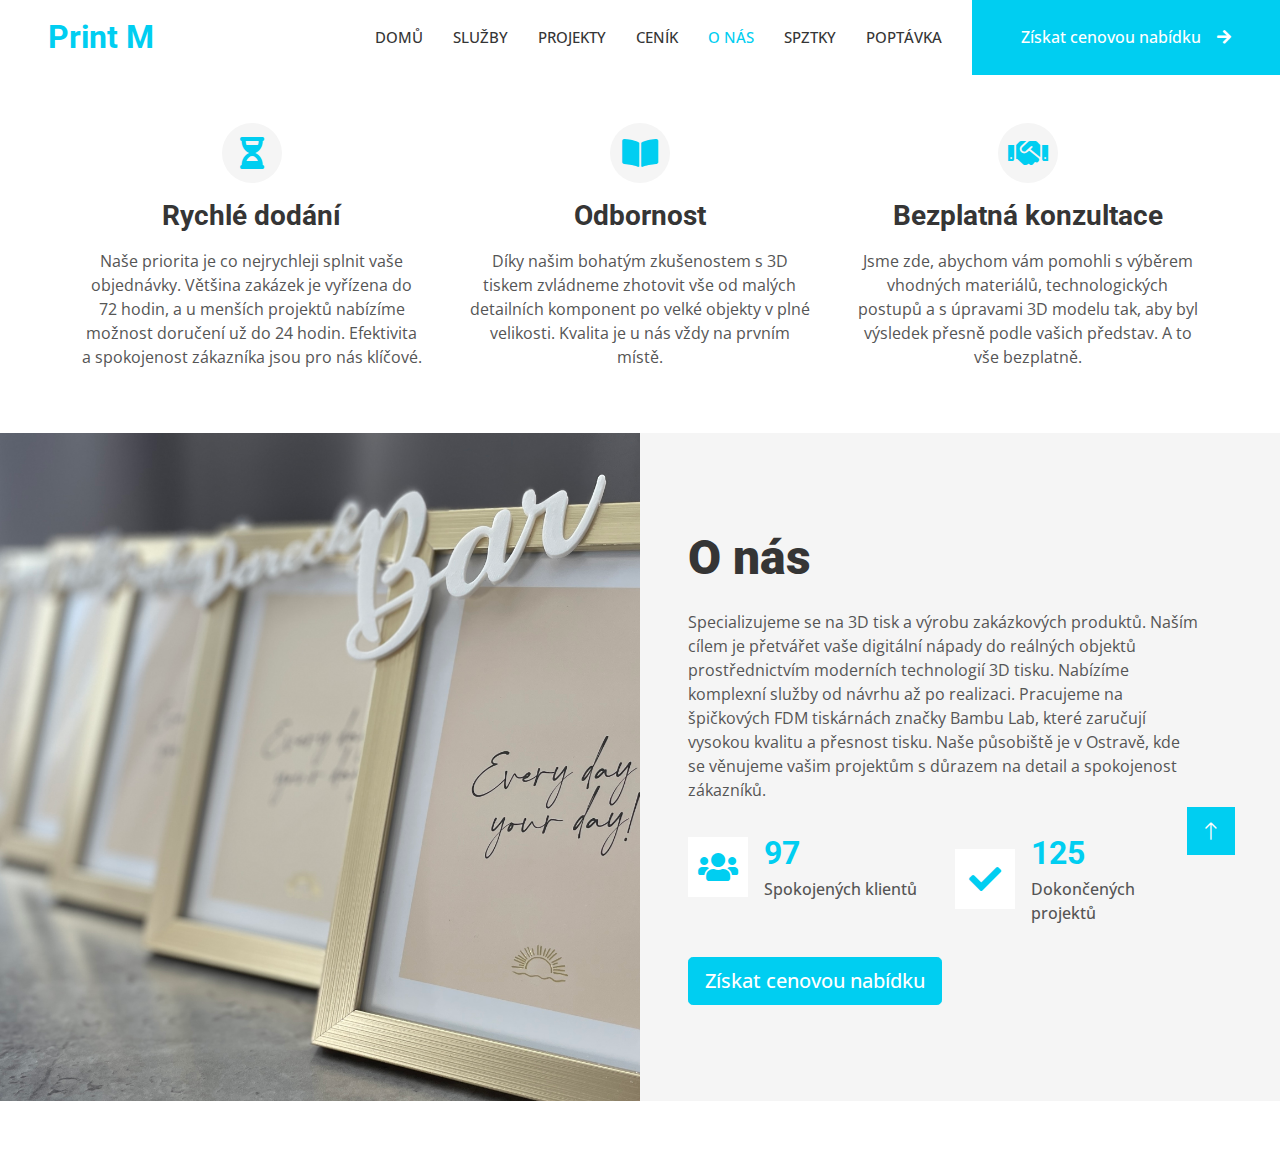
==== commit 2277f778: "update menu" ====
--- a/about.html
+++ b/about.html
@@ -87,6 +87,7 @@
                 <a href="project.html" class="nav-item nav-link">Projekty</a>
                 <a href="cenik.html" class="nav-item nav-link">Ceník</a>
                 <a href="about.html" class="nav-item nav-link active">O nás</a>
+                <a href="spztky.html" class="nav-item nav-link">SPZtky</a>
                 <a href="quote.html" class="nav-item nav-link">Poptávka</a>
             </div>
             <a href="" class="btn btn-primary py-4 px-lg-5 d-none d-lg-block">Získat cenovou nabídku<i class="fa fa-arrow-right ms-3"></i></a>
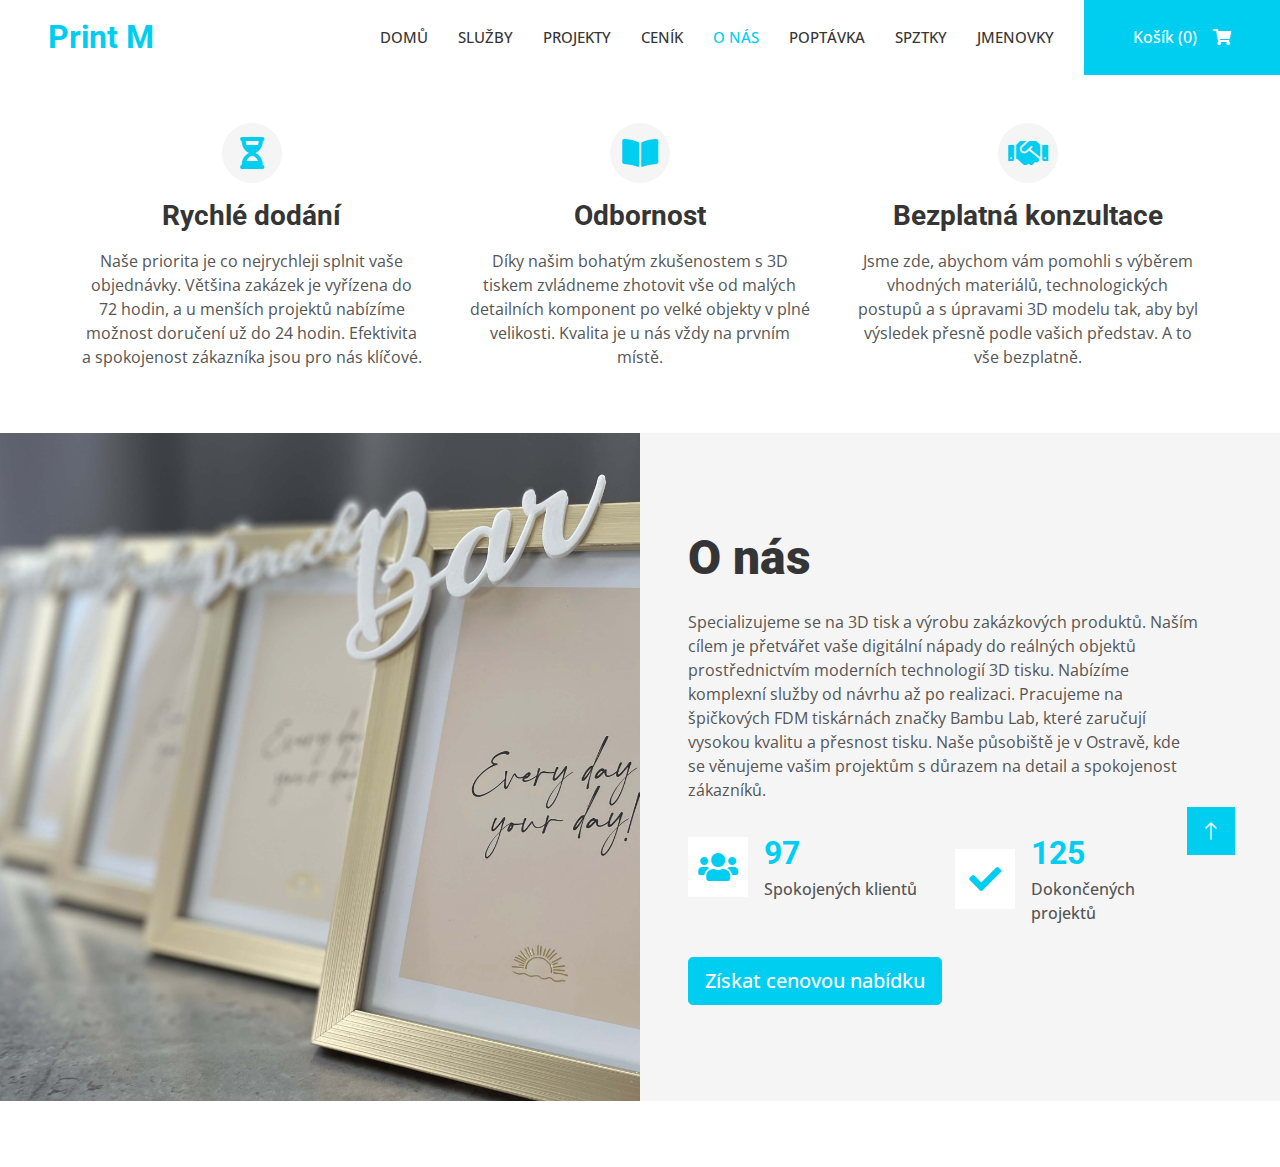
==== commit f49d5ec1: "sjednocení menu." ====
--- a/about.html
+++ b/about.html
@@ -72,28 +72,28 @@
     <!-- Topbar End -->
 
 
-    <!-- Navbar Start -->
-    <nav class="navbar navbar-expand-lg bg-white navbar-light sticky-top p-0">
-        <a href="index.html" class="navbar-brand d-flex align-items-center px-4 px-lg-5">
-            <h2 class="m-0 text-primary">Print M</h2>
-        </a>
-        <button type="button" class="navbar-toggler me-4" data-bs-toggle="collapse" data-bs-target="#navbarCollapse">
-            <span class="navbar-toggler-icon"></span>
-        </button>
-        <div class="collapse navbar-collapse" id="navbarCollapse">
-            <div class="navbar-nav ms-auto p-4 p-lg-0">
-                <a href="index.html" class="nav-item nav-link">Domů</a>
-                <a href="service.html" class="nav-item nav-link">Služby</a>
-                <a href="project.html" class="nav-item nav-link">Projekty</a>
-                <a href="cenik.html" class="nav-item nav-link">Ceník</a>
-                <a href="about.html" class="nav-item nav-link active">O nás</a>
-                <a href="spztky.html" class="nav-item nav-link">SPZtky</a>
-                <a href="quote.html" class="nav-item nav-link">Poptávka</a>
-            </div>
-            <a href="" class="btn btn-primary py-4 px-lg-5 d-none d-lg-block">Získat cenovou nabídku<i class="fa fa-arrow-right ms-3"></i></a>
-        </div>
-    </nav>
-    <!-- Navbar End -->
+<!-- Sjednocený Navbar s Košíkem místo "Získat cenovou nabídku" a přidanými Jmenovkami -->
+<nav class="navbar navbar-expand-lg bg-white navbar-light sticky-top p-0">
+    <a href="index.html" class="navbar-brand d-flex align-items-center px-4 px-lg-5">
+        <h2 class="m-0 text-primary">Print M</h2>
+    </a>
+    <button type="button" class="navbar-toggler me-4" data-bs-toggle="collapse" data-bs-target="#navbarCollapse">
+        <span class="navbar-toggler-icon"></span>
+    </button>
+    <div class="collapse navbar-collapse" id="navbarCollapse">
+        <div class="navbar-nav ms-auto p-4 p-lg-0">
+            <a href="index.html" class="nav-item nav-link">Domů</a>
+            <a href="service.html" class="nav-item nav-link ">Služby</a>
+            <a href="project.html" class="nav-item nav-link ">Projekty</a>
+            <a href="cenik.html" class="nav-item nav-link ">Ceník</a>
+            <a href="about.html" class="nav-item nav-link active">O nás</a>
+            <a href="quote.html" class="nav-item nav-link">Poptávka</a>
+            <a href="spztky.html" class="nav-item nav-link">SPZtky</a>
+            <a href="jmenovky.html" class="nav-item nav-link">Jmenovky</a>
+        </div>
+        <a href="cart.html" class="btn btn-primary py-4 px-lg-5 d-none d-lg-block">Košík (<span id="cart-count">0</span>)<i class="fa fa-shopping-cart ms-3"></i></a>
+    </div>
+</nav>
 
 
     <!-- Page Header Start -->
@@ -317,6 +317,7 @@
 
     <!-- Template Javascript -->
     <script src="js/main.js"></script>
+    <script src="js/navbar.js"></script>
 </body>
 
 </html>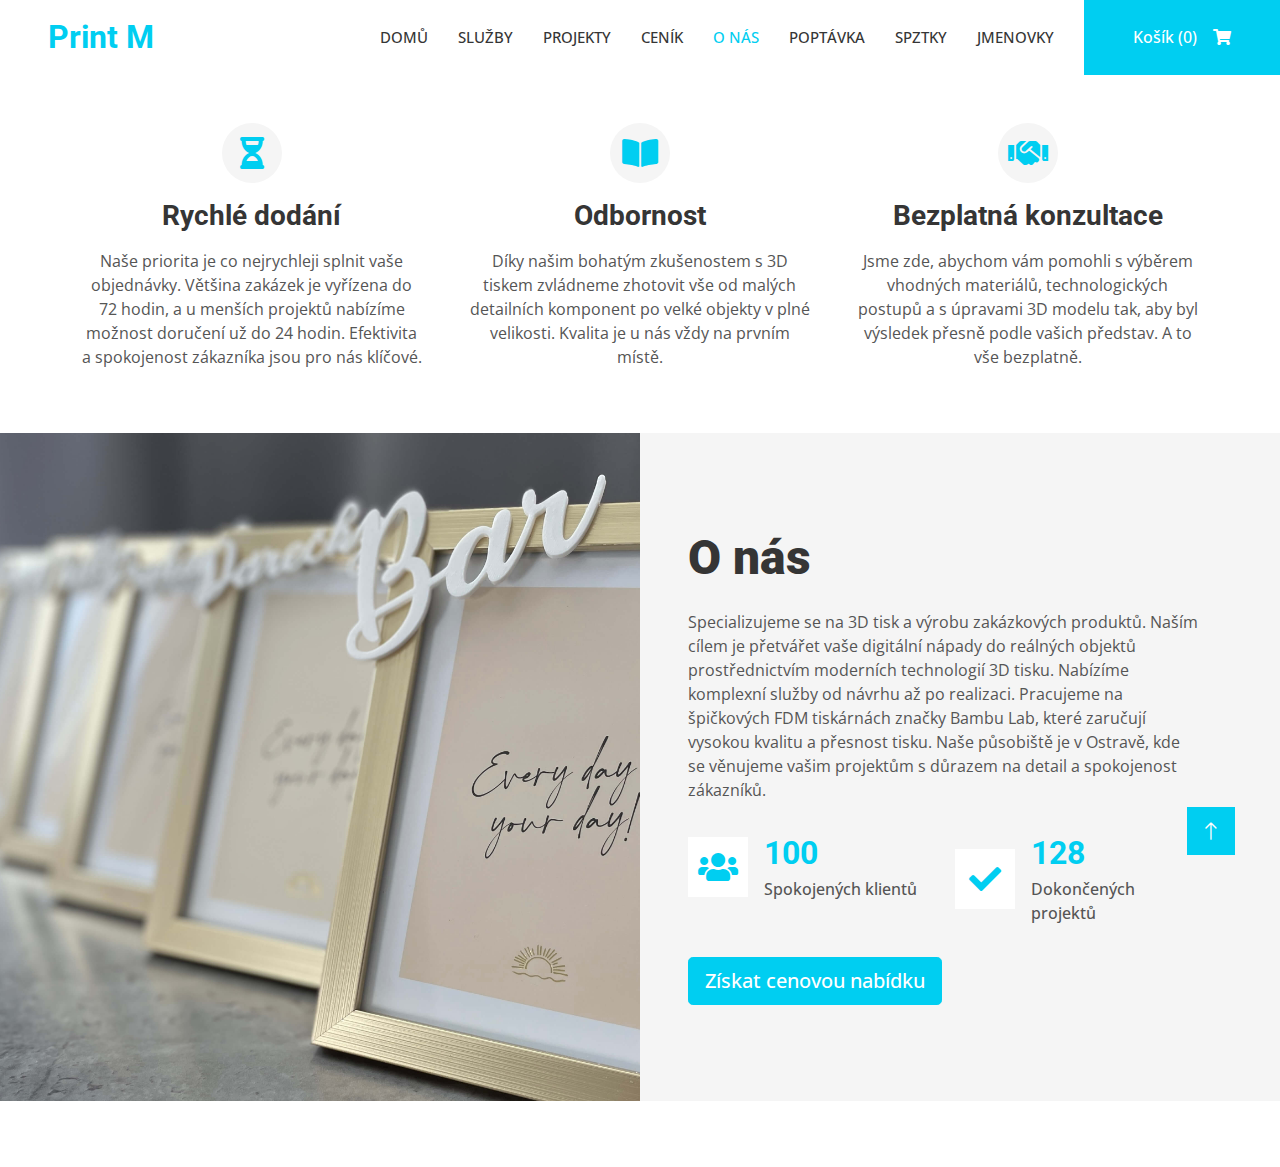
==== commit c0947d50: "oddělení navbaru funguje pro pc ne pro mobil" ====
--- a/about.html
+++ b/about.html
@@ -72,28 +72,8 @@
     <!-- Topbar End -->
 
 
-<!-- Sjednocený Navbar s Košíkem místo "Získat cenovou nabídku" a přidanými Jmenovkami -->
-<nav class="navbar navbar-expand-lg bg-white navbar-light sticky-top p-0">
-    <a href="index.html" class="navbar-brand d-flex align-items-center px-4 px-lg-5">
-        <h2 class="m-0 text-primary">Print M</h2>
-    </a>
-    <button type="button" class="navbar-toggler me-4" data-bs-toggle="collapse" data-bs-target="#navbarCollapse">
-        <span class="navbar-toggler-icon"></span>
-    </button>
-    <div class="collapse navbar-collapse" id="navbarCollapse">
-        <div class="navbar-nav ms-auto p-4 p-lg-0">
-            <a href="index.html" class="nav-item nav-link">Domů</a>
-            <a href="service.html" class="nav-item nav-link ">Služby</a>
-            <a href="project.html" class="nav-item nav-link ">Projekty</a>
-            <a href="cenik.html" class="nav-item nav-link ">Ceník</a>
-            <a href="about.html" class="nav-item nav-link active">O nás</a>
-            <a href="quote.html" class="nav-item nav-link">Poptávka</a>
-            <a href="spztky.html" class="nav-item nav-link">SPZtky</a>
-            <a href="jmenovky.html" class="nav-item nav-link">Jmenovky</a>
-        </div>
-        <a href="cart.html" class="btn btn-primary py-4 px-lg-5 d-none d-lg-block">Košík (<span id="cart-count">0</span>)<i class="fa fa-shopping-cart ms-3"></i></a>
-    </div>
-</nav>
+    <div id="navbar-placeholder"></div>
+
 
 
     <!-- Page Header Start -->
